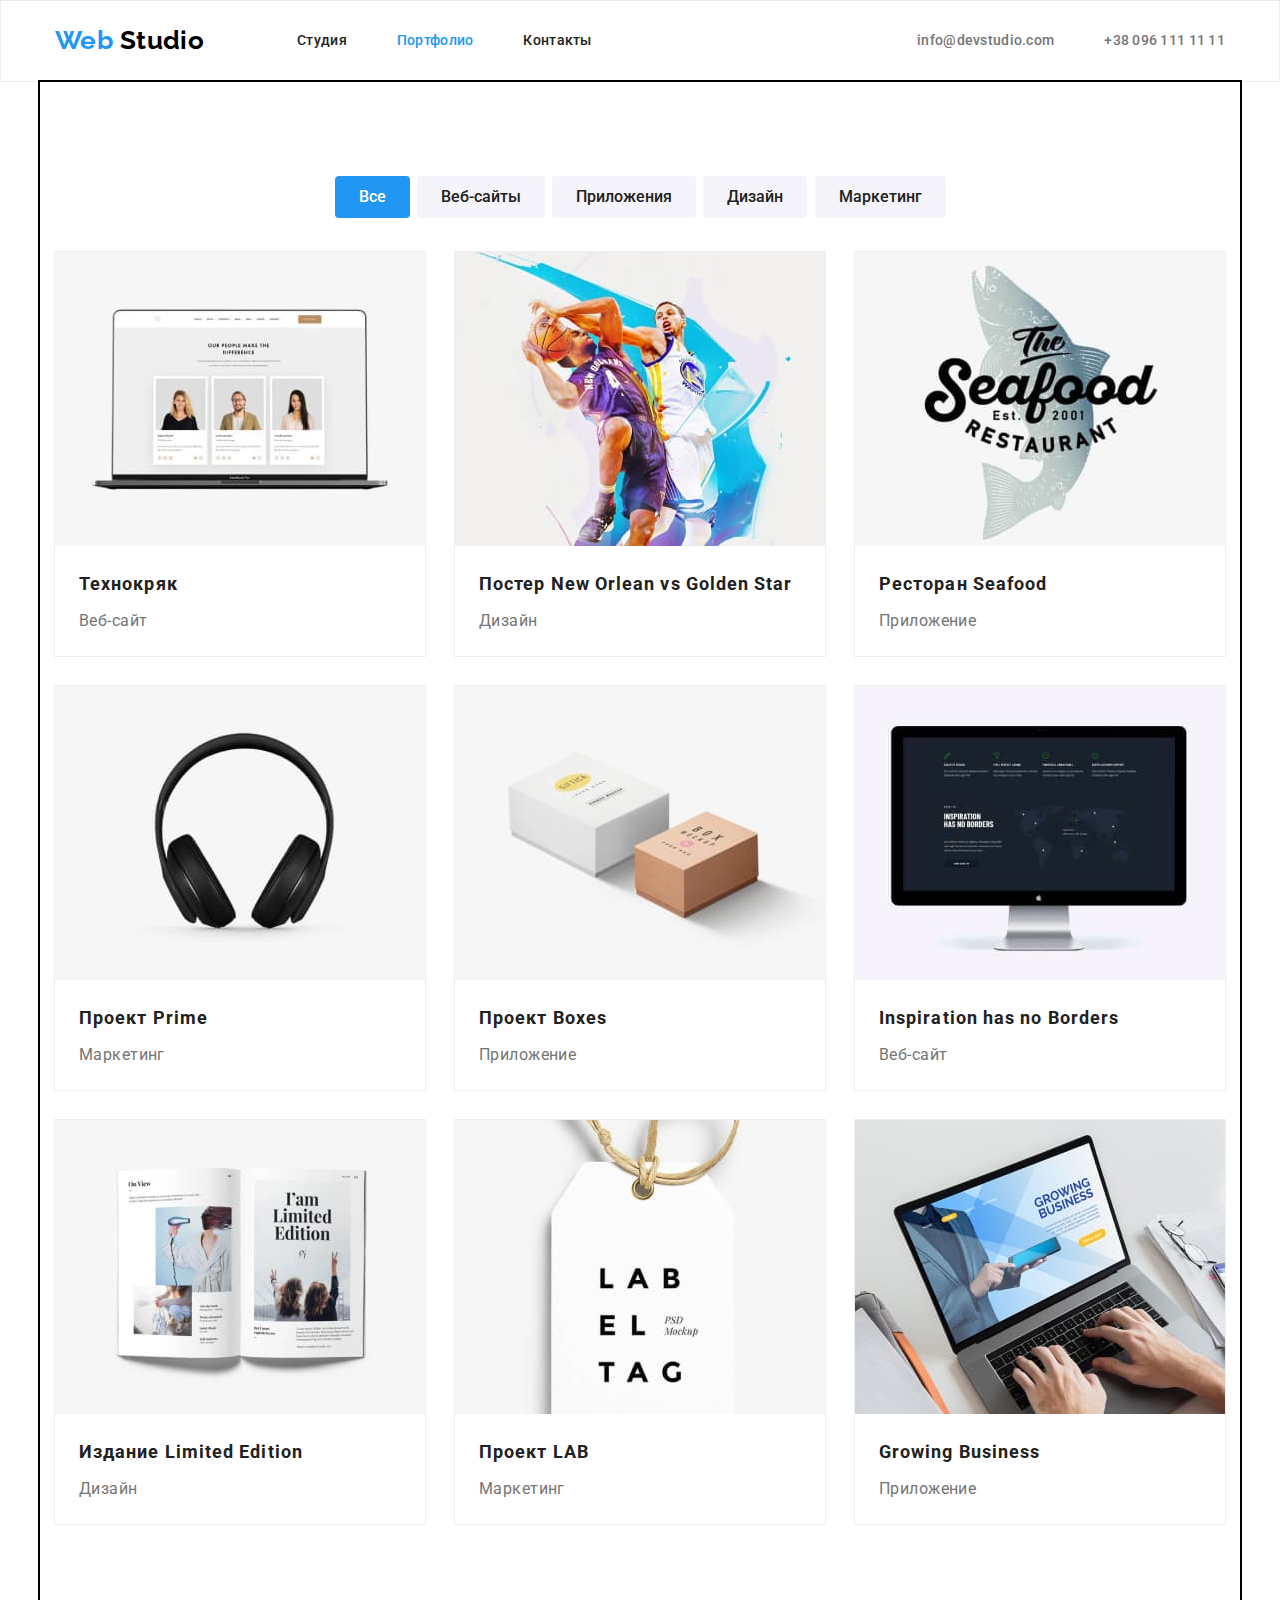
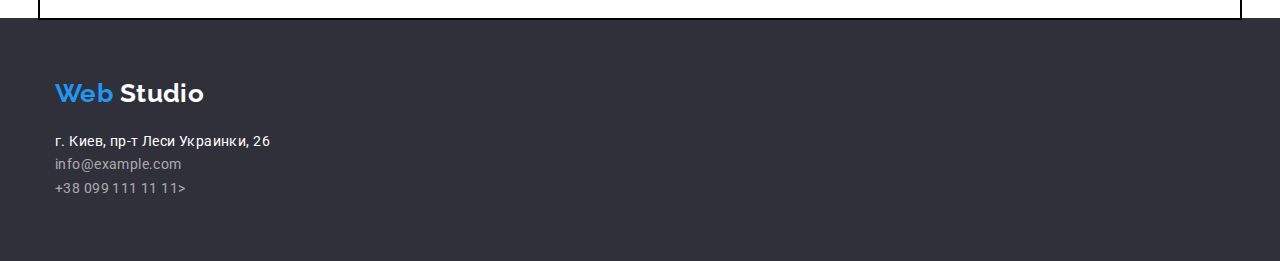
==== portfolio.html @ 8296751c "Внес позиционирование" ====
<!DOCTYPE html>
<html lang="ru">

<head>
    <meta charset="UTF-8">
    <meta http-equiv="X-UA-Compatible" content="IE=edge">
    <meta name="viewport" content="width=device-width, initial-scale=1.0">
    <link rel="preconnect" href="https://fonts.googleapis.com">
    <link rel="preconnect" href="https://fonts.gstatic.com" crossorigin>
    <link
        href="https://fonts.googleapis.com/css2?family=Raleway:wght@700&family=Roboto:wght@400;500;700;900&display=swap"
        rel="stylesheet">
        <link rel="stylesheet" href="https://cdnjs.cloudflare.com/ajax/libs/modern-normalize/1.1.0/modern-normalize.min.css">
    <link rel="stylesheet" href="./css/styles.css">
    <title>Студия</title>
</head>

<body>
<header class="header-page">
    <div class="container main-nav">
        <nav class="nav">
            <a href="./index.html" class="logo"><span class="logo-word">Web</span> Studio</a>
            <ul class="site-nav list">
                <li class="item"><a href="./index.html" class="link">Студия</a></li>
                <li class="item"><a href="./portfolio.html" class="link current">Портфолио</a></li>
                <li class="item"><a href="" class="link">Контакты</a></li>
            </ul>
        </nav>
        <ul class="contact list">
            <li class="item"><a href="mailto:info@devstudio.com" class="link">info@devstudio.com</a></li>
            <li class="item"><a href="tel:+380961111111" class="link">+38 096 111 11 11</a></li>
        </ul>
    </div>
</header>

    <main>
        <section>
         <div class="portfolio container section">
            <!-- Заголовок первого уровня, потом скрыть-->
            <h1 class="visually-hidden">Портфолио</h1>
            <ul class="portfolio-nav list">
                <li class="item"><button type="button" class="button button-secondary active">Все</button></li>
                <li class="item"><button type="button" class="button button-secondary">Веб-сайты</button></li>
                <li class="item"><button type="button" class="button button-secondary">Приложения</button></li>
                <li class="item"><button type="button" class="button button-secondary">Дизайн</button></li>
                <li class="item"><button type="button" class="button button-secondary">Маркетинг</button></li>
            </ul>
            
            <ul class="portfolio-list list">
                <li class="item"><a href="" class="portfolio-item">
                        <img src="./images/portfolio-1.jpg" class="portfolio-img" alt="Технокряк" width="370" height="294">
                        <h2 class="portfolio-title">Технокряк</h2>
                    </a>
                    <p class="portfolio-descrp">Веб-сайт</p>
                </li>
                <li class="item"><a href="" class="portfolio-item">
                        <img src="./images/portfolio-2.jpg" class="portfolio-img alt="Постер New Orlean vs Golden Star" width="370" height="294">
                        <h2 class="portfolio-title">Постер <span lang="en">New Orlean vs Golden Star</span></h2>
                    </a>
                    <p class="portfolio-descrp">Дизайн</p>
                </li>
                <li class="item"><a href="" class="portfolio-item">
                        <img src="./images/portfolio-3.jpg" class="portfolio-img alt="Ресторан Seafood" width="370" height="294">
                        <h2 class="portfolio-title">Ресторан <span lang="en">Seafood</span></h2>
                    </a>
                    <p class="portfolio-descrp">Приложение</p>
                </li>
                <li class="item"><a href="" class="portfolio-item">
                        <img src="./images/portfolio-4.jpg" class="portfolio-img alt="Проект Prime" width="370" height="294">
                        <h2 class="portfolio-title">Проект <span lang="en">Prime</span></h2>
                    </a>
                    <p class="portfolio-descrp">Маркетинг</p>
                </li>
                <li class="item"><a href="" class="portfolio-item">
                        <img src="./images/portfolio-5.jpg" class="portfolio-img alt="Проект Boxes" width="370" height="294">
                        <h2 class="portfolio-title">Проект <span lang="en">Boxes</span></h2>
                    </a>
                    <p class="portfolio-descrp">Приложение</p>
                </li>
                <li class="item"><a href="" class="portfolio-item">
                        <img src="./images/portfolio-6.jpg" class="portfolio-img alt="Inspiration has no Borders" width="370" height="294">
                        <h2 class="portfolio-title" lang="en">Inspiration has no Borders</h2>
                    </a>
                    <p class="portfolio-descrp">Веб-сайт</p>
                </li>
                <li class="item"><a href="" class="portfolio-item">
                        <img src="./images/portfolio-7.jpg" class="portfolio-img alt="Издание Limited Edition" width="370" height="294">
                        <h2 class="portfolio-title">Издание <span lang="en">Limited Edition</span></h2>
                    </a>
                    <p class="portfolio-descrp">Дизайн</p>
                </li>
                <li class="item"><a href="" class="portfolio-item">
                        <img src="./images/portfolio-8.jpg" class="portfolio-img alt="Проект LAB" width="370" height="294">
                        <h2 class="portfolio-title">Проект <span lang="en">LAB</span></h2>
                    </a>
                    <p class="portfolio-descrp">Маркетинг</p>
                </li>
                <li class="item"><a href="" class="portfolio-item">
                        <img src="./images/portfolio-9.jpg" class="portfolio-img alt="Growing Business" width="370" height="294">
                        <h2 class="portfolio-title" lang="en">Growing Business</h2>
                    </a>
                    <p class="portfolio-descrp">Приложение</p>
                </li>
            </ul>
         </div>
        </section>

    </main>

    <footer class="footer">
        <div class="page-footer container">
            <a href="./index.html" class="logo">
                <span class="logo-word">Web</span> Studio
            </a>
            <address class="address-list">
                <ul class="list">
                    <li> <a href="https://goo.gl/maps/piqngm7oDQpEDh6u6" class="address" target="_blank"
                            rel="noopener nofollow noreferrer"> г. Киев, пр-т Леси Украинки, 26</a> </li>
                    <li> <a href="mailto:info@example.com" class="mail">info@example.com</a> </li>
                    <li> <a href="tel:+380991111111" class="tel">+38 099 111 11 11></a></li>
                </ul>
            </address>
        </div>
    
    </footer>
</body>

</html>
---- css/styles.css ----
html{
    box-sizing: border-box;
}

*,
*::after, *::before{
    box-sizing: inherit;
}




:root {
 --title-text-color: #212121;
 --primary-text-color: #757575;
 --accent-color: #2196F3;
 --button-white-color: #FFFFFF;
 --background-section: #2F303A;
 --background-color: #F5F4FA;
}

body {
    color: var(--primary-text-color);
    font-family: 'Roboto', sans-serif;
    letter-spacing: 0.03em;
    font-size: 14px;
    line-height: 1.71;
}   

.list{
    list-style: none;
    padding: 0;
    margin: 0;
}
.container {
    width: 1200px;
    padding-left: 15px;
    padding-right: 15px;
    margin-left: auto;
    margin-right: auto;
}
.section{
    padding-top: 94px;
    padding-bottom: 94px;
}
/*Шапка*/

.header-page{
    border: 1px solid #ECECEC;
}


/*Логотип*/

.logo{
    color: #000000;
    text-decoration: none;
    font-family: 'Raleway', sans-serif;
        font-weight: 700;
        font-size: 26px;
        line-height: 1.2;


}

.nav .logo{
margin-top: 24px;
margin-bottom: 25px;
margin-right: 93px;
}

.logo .logo-word{
    color: #2196F3;
}

.main-nav{
display: flex;
align-items: center;
justify-content: space-between;
}

.nav,
.site-nav{
    display: flex;
    align-items: center;
}


.site-nav .item:not(:last-child){
    margin-right: 50px;
}

.site-nav .link{
    color: var(--title-text-color);
    text-decoration: none;
    font-weight: 500;
    line-height: 1.14;
    letter-spacing: 0.02em;
}

.site-nav .current{
    color: var(--accent-color);
}

.site-nav .link:hover,
.site-nav .link:focus {
    color: var(--accent-color);
}

.contact{
    display: flex;
}
.contact .link{
    color: var(--primary-text-color);
    text-decoration: none;
    font-weight: 500;
    line-height: 1.14;
    letter-spacing: 0.02em;
}

.contact .item:not(:last-child){
    margin-right: 50px;
}
.contact .link:hover,
.contact .link:focus{
color: var(--accent-color);
}

/*Добавила background только чтобы было видно текст*/
.hero{
background-color: var(--background-section);
text-align: center;
}

.hero .hero-title {
    color: var(--button-white-color);
    font-weight: 900;
    font-size: 44px;    
    line-height: 1.36;    
    letter-spacing: 0.06em;
    text-transform: uppercase; 
    
    margin-top: 0;
    margin-bottom: 30px;
}

/*Button*/

.button {
    font-size: 16px;
    text-align: center;     
    cursor: pointer;
    font-family: inherit;
    border-color: transparent;
}

.button-primary {
    color: var(--button-white-color);
    background-color: var(--accent-color);
    
    font-weight: 700;
    line-height: 1.88;
    letter-spacing: 0.06em;

    padding: 10px 32px;
    border-radius: 4px;
    min-width: 200px;

}

.button-secondary {
    display: inline-block;
    color: var(--title-text-color);
    background-color: var(--background-color);

    font-weight: 500;
    line-height: 1.62;

    padding: 6px 22px;
    border-radius: 4px;
}

.button-secondary:not(:last-child){
    margin-right: 8px;
}

.button-primary:hover,
.button-primary:focus{
    color: var(--title-text-color);
    background-color: var(--background-color);
}
.button-secondary:hover,
.button-secondary:focus{
    color: var(--button-white-color);
    background-color: var(--accent-color);
}

.button.active{
    color: var(--button-white-color);
    background-color: var(--accent-color);
}

.visually-hidden {
    position: absolute;
    width: 1px;
    height: 1px;
    margin: -1px;
    border: 0;
    padding: 0;

    white-space: nowrap;
    clip-path: inset(100%);
    clip: rect(0 0 0 0);
    overflow: hidden;
}

.features{
    display: flex;
}

.features .item{
    width: 270px;
}

.features .item:not(:last-child){
    margin-right: 30px;
}

.features .features-title{
    color: var(--title-text-color);
        font-size: 14px;
        line-height: 1.14;
        text-transform: uppercase;
        margin-top: 0px;
        margin-bottom: 10px;
}

.features .feature-text{
        line-height: 1.17;
        margin-bottom: 0;
    
}
.works{
    padding-bottom: 94px;
}

.works .works-images{
    display: flex;
}

.works-images .work{
    display: block;
    max-width: 100%;
    height: auto;
}


.works .works-images .item:not(:last-child){
    margin-right: 30px;
}

.section-title{
    color: var(--title-text-color);
        font-size: 36px;
        line-height: 1.16;
        text-align: center;
        margin-top: 0px;
        margin-bottom: 50px;
}

.team{
    background-color: var(--background-color);
}

.team-list{
    display: flex;
}

.team-list .item{
    box-shadow: 0px 1px 3px rgba(0, 0, 0, 0.12), 0px 1px 1px rgba(0, 0, 0, 0.14), 0px 2px 1px rgba(0, 0, 0, 0.2);
    border-radius: 0px 0px 4px 4px;
    text-align: center;
}

.team-list .item:not(:last-child){
    margin-right: 30px;
}
.team .team-member{
    color: var(--title-text-color);
    font-weight: 500;
    font-size: 16px;
    line-height: 1.19;
    margin-bottom: 10px;
}

.team .team-descrp{
    font-size: 16px;
    line-height: 1.19;
}

.footer {
    background-color: var(--background-section);
}

.footer .page-footer .logo {
    display: block;
    color: var(--button-white-color);
    padding-top: 60px;
    padding-bottom: 20px;
}

.address-list .list{
    padding-bottom: 60px;
}
.address-list .address{
    font-style: normal;
    color: var(--button-white-color);
    text-decoration: none;
    font-size: 14px;
    line-height: 1.71;
}

.address-list .mail:hover,
.address-list .mail:focus,
.address-list .tel:hover,
.address-list .tel:focus{
    color: var(--accent-color);
}

.address-list .mail,
.address-list .tel{
    font-style: normal;
    color: rgba(255, 255, 255, 0.6);
    text-decoration: none;
    font-size: 14px;
    line-height: 1.71;
}



.portfolio-item{
    text-decoration: none;

}

.portfolio-title{
    color: var(--title-text-color);
    font-size: 18px;
    line-height: 2;
    letter-spacing: 0.06em;
    margin-bottom: 4px;
    margin-top: 0;
    padding-top: 20px;
    padding-left: 24px;

}

.portfolio-descrp{
    font-size: 16px;
    line-height: 1.88;
    padding-top: 0;
    padding-bottom: 20px;
    padding-left: 24px;
    margin-top: 0;
    margin-bottom: 0;

}

.portfolio-list{
    display: flex;
    flex-wrap: wrap;
    padding-top: 34px;

    margin: -15px;

  
}

.portfolio-list .item{
    margin: 15px;
    outline: 1px solid #EEEEEE;

}


.item .portfolio-img{
    display: block;
}

.portfolio-nav {
    display: flex;
    justify-content: space-between;
    margin-left: auto;
    margin-right: auto;
    width: 611px;
}

.portfolio{
    outline: 2px solid black;
}
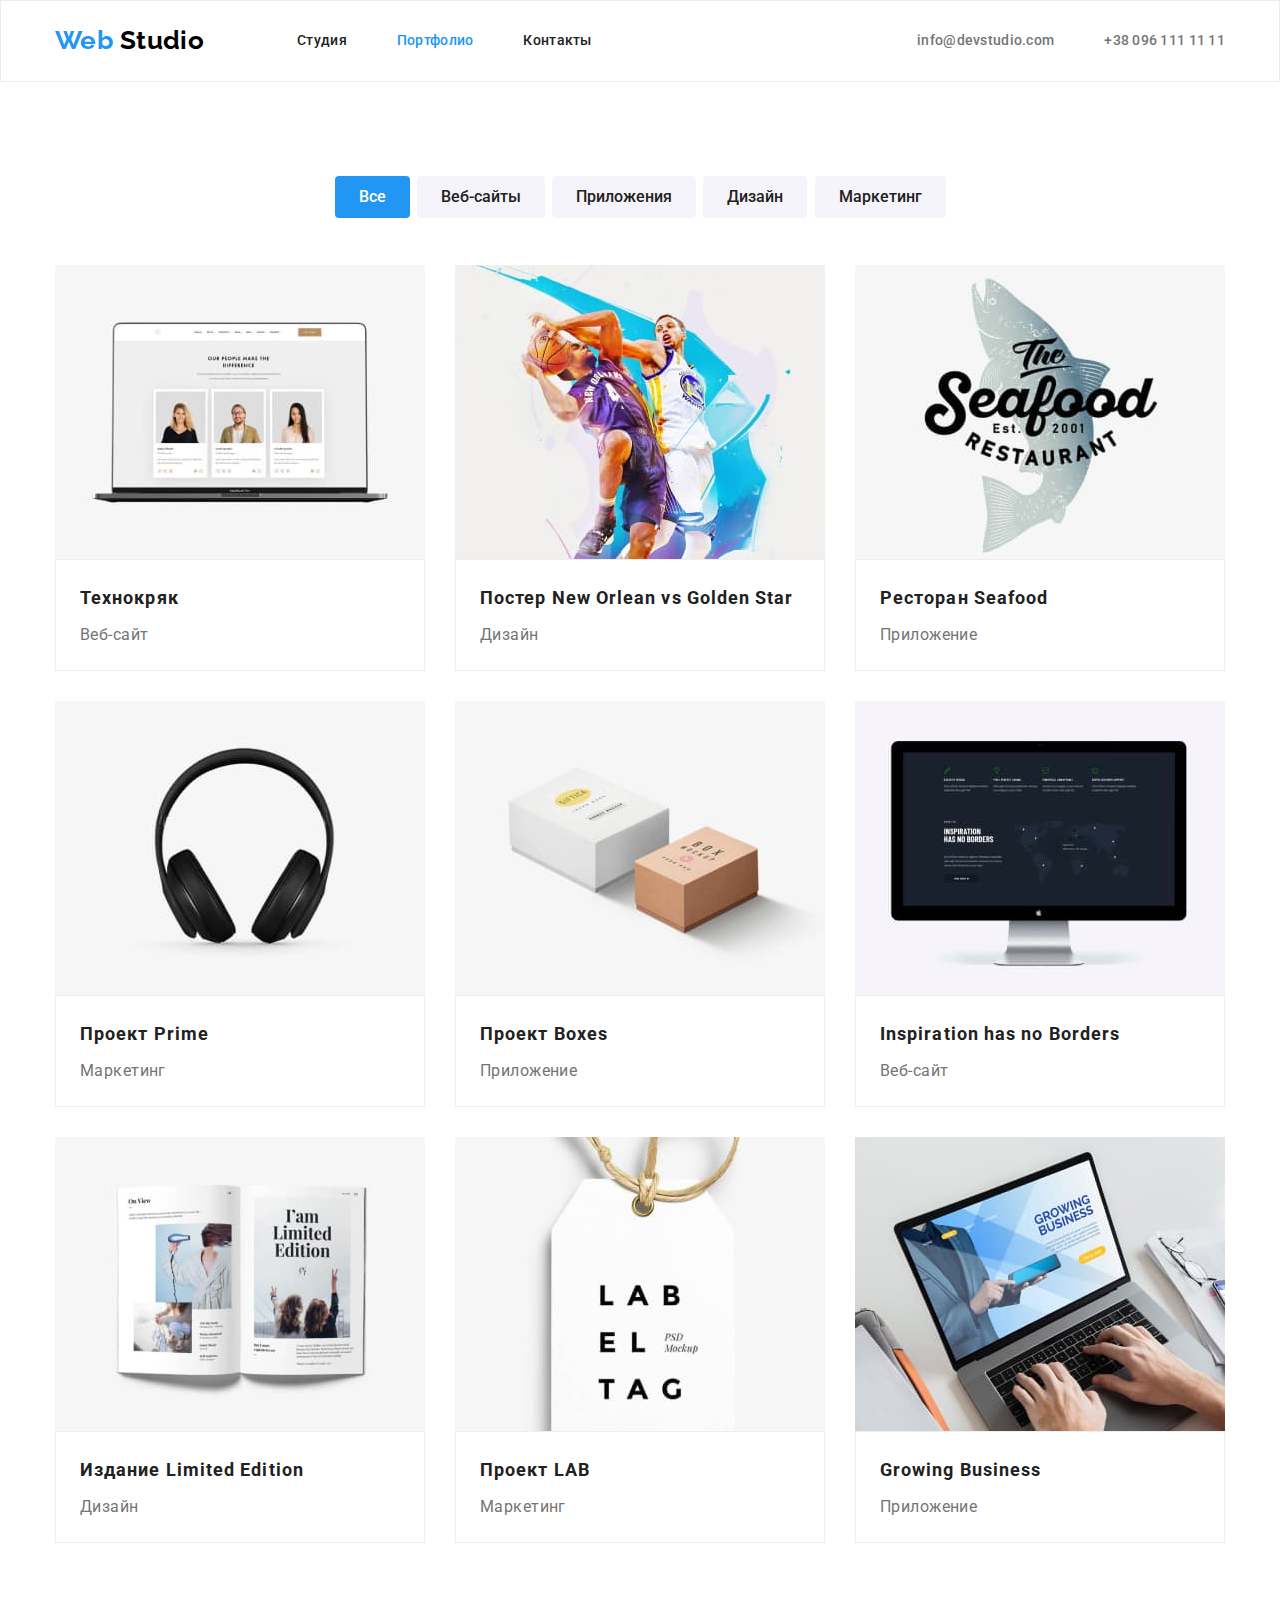
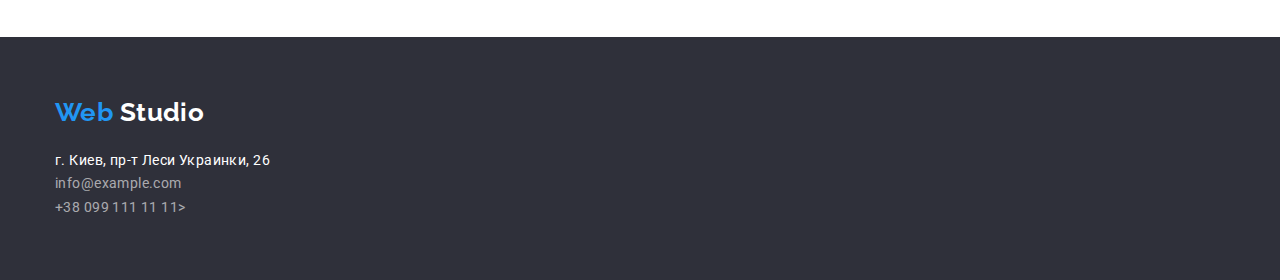
==== commit 0d0a5257: "Внес глобальный сброс стилей" ====
--- a/portfolio.html
+++ b/portfolio.html
@@ -21,7 +21,7 @@
         <nav class="nav">
             <a href="./index.html" class="logo"><span class="logo-word">Web</span> Studio</a>
             <ul class="site-nav list">
-                <li class="item"><a href="./index.html" class="link">Студия</a></li>
+                <li class="item"><a href="./index.html" class="link ">Студия</a></li>
                 <li class="item"><a href="./portfolio.html" class="link current">Портфолио</a></li>
                 <li class="item"><a href="" class="link">Контакты</a></li>
             </ul>
@@ -47,59 +47,84 @@
             </ul>
             
             <ul class="portfolio-list list">
-                <li class="item"><a href="" class="portfolio-item">
+                <li class="item">
+                    <a href="" class="portfolio-item">
                         <img src="./images/portfolio-1.jpg" class="portfolio-img" alt="Технокряк" width="370" height="294">
+                        </a>
+                       <div class="img-descr">
                         <h2 class="portfolio-title">Технокряк</h2>
-                    </a>
-                    <p class="portfolio-descrp">Веб-сайт</p>
+                        <p class="portfolio-descrp">Веб-сайт</p>
+                       </div>
+                    
                 </li>
-                <li class="item"><a href="" class="portfolio-item">
+
+                <li class="item">
+                    <a href="" class="portfolio-item">
                         <img src="./images/portfolio-2.jpg" class="portfolio-img alt="Постер New Orlean vs Golden Star" width="370" height="294">
+                        </a>
+                        <div class="img-descr">
                         <h2 class="portfolio-title">Постер <span lang="en">New Orlean vs Golden Star</span></h2>
-                    </a>
-                    <p class="portfolio-descrp">Дизайн</p>
+                        <p class="portfolio-descrp">Дизайн</p>
+                        </div>
+                        </li>
+                    
+                <li class="item">
+                    <a href="" class="portfolio-item">
+                        <img src="./images/portfolio-3.jpg" class="portfolio-img alt="Ресторан Seafood" width="370" height="294">
+                        </a>
+                        <div class="img-descr">
+                            <h2 class="portfolio-title">Ресторан <span lang="en">Seafood</span></h2>
+                            <p class="portfolio-descrp">Приложение</p>
+                        </div>
                 </li>
-                <li class="item"><a href="" class="portfolio-item">
-                        <img src="./images/portfolio-3.jpg" class="portfolio-img alt="Ресторан Seafood" width="370" height="294">
-                        <h2 class="portfolio-title">Ресторан <span lang="en">Seafood</span></h2>
-                    </a>
-                    <p class="portfolio-descrp">Приложение</p>
+                <li class="item">
+                    <a href="" class="portfolio-item">
+                        <img src="./images/portfolio-4.jpg" class="portfolio-img alt="Проект Prime" width="370" height="294"></a>
+                        <div class="img-descr">
+                            <h2 class="portfolio-title">Проект <span lang="en">Prime</span></h2>
+                            <p class="portfolio-descrp">Маркетинг</p>
+                        </div>      
                 </li>
-                <li class="item"><a href="" class="portfolio-item">
-                        <img src="./images/portfolio-4.jpg" class="portfolio-img alt="Проект Prime" width="370" height="294">
-                        <h2 class="portfolio-title">Проект <span lang="en">Prime</span></h2>
-                    </a>
-                    <p class="portfolio-descrp">Маркетинг</p>
+                <li class="item">
+                    <a href="" class="portfolio-item">
+                        <img src="./images/portfolio-5.jpg" class="portfolio-img alt="Проект Boxes" width="370" height="294">
+                        </a>
+                        <div class="img-descr">
+                            <h2 class="portfolio-title">Проект <span lang="en">Boxes</span></h2>
+                            <p class="portfolio-descrp">Приложение</p>
+                        </div>
                 </li>
-                <li class="item"><a href="" class="portfolio-item">
-                        <img src="./images/portfolio-5.jpg" class="portfolio-img alt="Проект Boxes" width="370" height="294">
-                        <h2 class="portfolio-title">Проект <span lang="en">Boxes</span></h2>
-                    </a>
-                    <p class="portfolio-descrp">Приложение</p>
+                <li class="item">
+                    <a href="" class="portfolio-item">
+                        <img src="./images/portfolio-6.jpg" class="portfolio-img alt="Inspiration has no Borders" width="370" height="294"></a>
+                      <div class="img-descr">
+                        <h2 class="portfolio-title" lang="en">Inspiration has no Borders</h2>
+                        <p class="portfolio-descrp">Веб-сайт</p>
+                      </div>
                 </li>
-                <li class="item"><a href="" class="portfolio-item">
-                        <img src="./images/portfolio-6.jpg" class="portfolio-img alt="Inspiration has no Borders" width="370" height="294">
-                        <h2 class="portfolio-title" lang="en">Inspiration has no Borders</h2>
-                    </a>
-                    <p class="portfolio-descrp">Веб-сайт</p>
+                <li class="item">
+                    <a href="" class="portfolio-item">
+                        <img src="./images/portfolio-7.jpg" class="portfolio-img alt="Издание Limited Edition" width="370" height="294"></a>
+                        <div class="img-descr">
+                            <h2 class="portfolio-title">Издание <span lang="en">Limited Edition</span></h2>
+                            <p class="portfolio-descrp">Дизайн</p>
+                        </div>
                 </li>
-                <li class="item"><a href="" class="portfolio-item">
-                        <img src="./images/portfolio-7.jpg" class="portfolio-img alt="Издание Limited Edition" width="370" height="294">
-                        <h2 class="portfolio-title">Издание <span lang="en">Limited Edition</span></h2>
-                    </a>
-                    <p class="portfolio-descrp">Дизайн</p>
+                <li class="item">
+                    <a href="" class="portfolio-item">
+                        <img src="./images/portfolio-8.jpg" class="portfolio-img alt="Проект LAB" width="370" height="294"></a>
+                        <div class="img-descr">
+                            <h2 class="portfolio-title">Проект <span lang="en">LAB</span></h2>
+                            <p class="portfolio-descrp">Маркетинг</p>
+                        </div>
                 </li>
-                <li class="item"><a href="" class="portfolio-item">
-                        <img src="./images/portfolio-8.jpg" class="portfolio-img alt="Проект LAB" width="370" height="294">
-                        <h2 class="portfolio-title">Проект <span lang="en">LAB</span></h2>
-                    </a>
-                    <p class="portfolio-descrp">Маркетинг</p>
-                </li>
-                <li class="item"><a href="" class="portfolio-item">
-                        <img src="./images/portfolio-9.jpg" class="portfolio-img alt="Growing Business" width="370" height="294">
-                        <h2 class="portfolio-title" lang="en">Growing Business</h2>
-                    </a>
-                    <p class="portfolio-descrp">Приложение</p>
+                <li class="item">
+                    <a href="" class="portfolio-item">
+                        <img src="./images/portfolio-9.jpg" class="portfolio-img alt="Growing Business" width="370" height="294"></a>
+                       <div class="img-descr">
+                        <h2 class="portfolio-title" lang="en">Growing Business</h2>   
+                        <p class="portfolio-descrp">Приложение</p>
+                       </div>
                 </li>
             </ul>
          </div>
--- a/css/styles.css
+++ b/css/styles.css
@@ -8,7 +8,24 @@
     box-sizing: inherit;
 }
 
-
+h1,
+h2,
+h3,
+h4,
+h5,
+h6,
+p {
+    margin-top: 0;
+}
+
+a {
+    text-decoration: none;
+    color: inherit;
+}
+
+address {
+    font-style: normal;
+}
 
 
 :root {
@@ -30,7 +47,7 @@
 
 .list{
     list-style: none;
-    padding: 0;
+    padding-left: 0;
     margin: 0;
 }
 .container {
@@ -131,9 +148,17 @@
 .hero{
 background-color: var(--background-section);
 text-align: center;
+padding-top: 200px;
+padding-bottom: 200px;
 }
 
 .hero .hero-title {
+    display: block;
+    width: 696px;
+    text-align: center;
+    margin-right: auto;
+    margin-left: auto;
+
     color: var(--button-white-color);
     font-weight: 900;
     font-size: 44px;    
@@ -238,11 +263,16 @@
 
 .features .feature-text{
         line-height: 1.17;
-        margin-bottom: 0;
+margin-bottom: 0;
+margin-top: 0;
+padding-top: 13.5px;
+padding-bottom: 13.5px;
+
     
 }
 .works{
-    padding-bottom: 94px;
+padding-top: 0;
+padding-bottom: 0;
 }
 
 .works .works-images{
@@ -292,11 +322,20 @@
     font-size: 16px;
     line-height: 1.19;
     margin-bottom: 10px;
+    margin-top: 30px;
 }
 
 .team .team-descrp{
     font-size: 16px;
     line-height: 1.19;
+    margin-bottom: 30px;
+    margin-top: 0;
+}
+
+.team-list .item .team-img{
+    display: block;
+    max-width: 100%;
+    height: auto;
 }
 
 .footer {
@@ -364,7 +403,6 @@
     padding-left: 24px;
     margin-top: 0;
     margin-bottom: 0;
-
 }
 
 .portfolio-list{
@@ -373,19 +411,22 @@
     padding-top: 34px;
 
     margin: -15px;
-
-  
+}
+
+.img-descr{
+    border: 1px solid #EEEEEE;
 }
 
 .portfolio-list .item{
     margin: 15px;
-    outline: 1px solid #EEEEEE;
 
 }
 
 
 .item .portfolio-img{
     display: block;
+    max-width: 100%;
+    height: auto;
 }
 
 .portfolio-nav {
@@ -394,8 +435,6 @@
     margin-left: auto;
     margin-right: auto;
     width: 611px;
-}
-
-.portfolio{
-    outline: 2px solid black;
-}+    padding-bottom: 13px;
+}
+
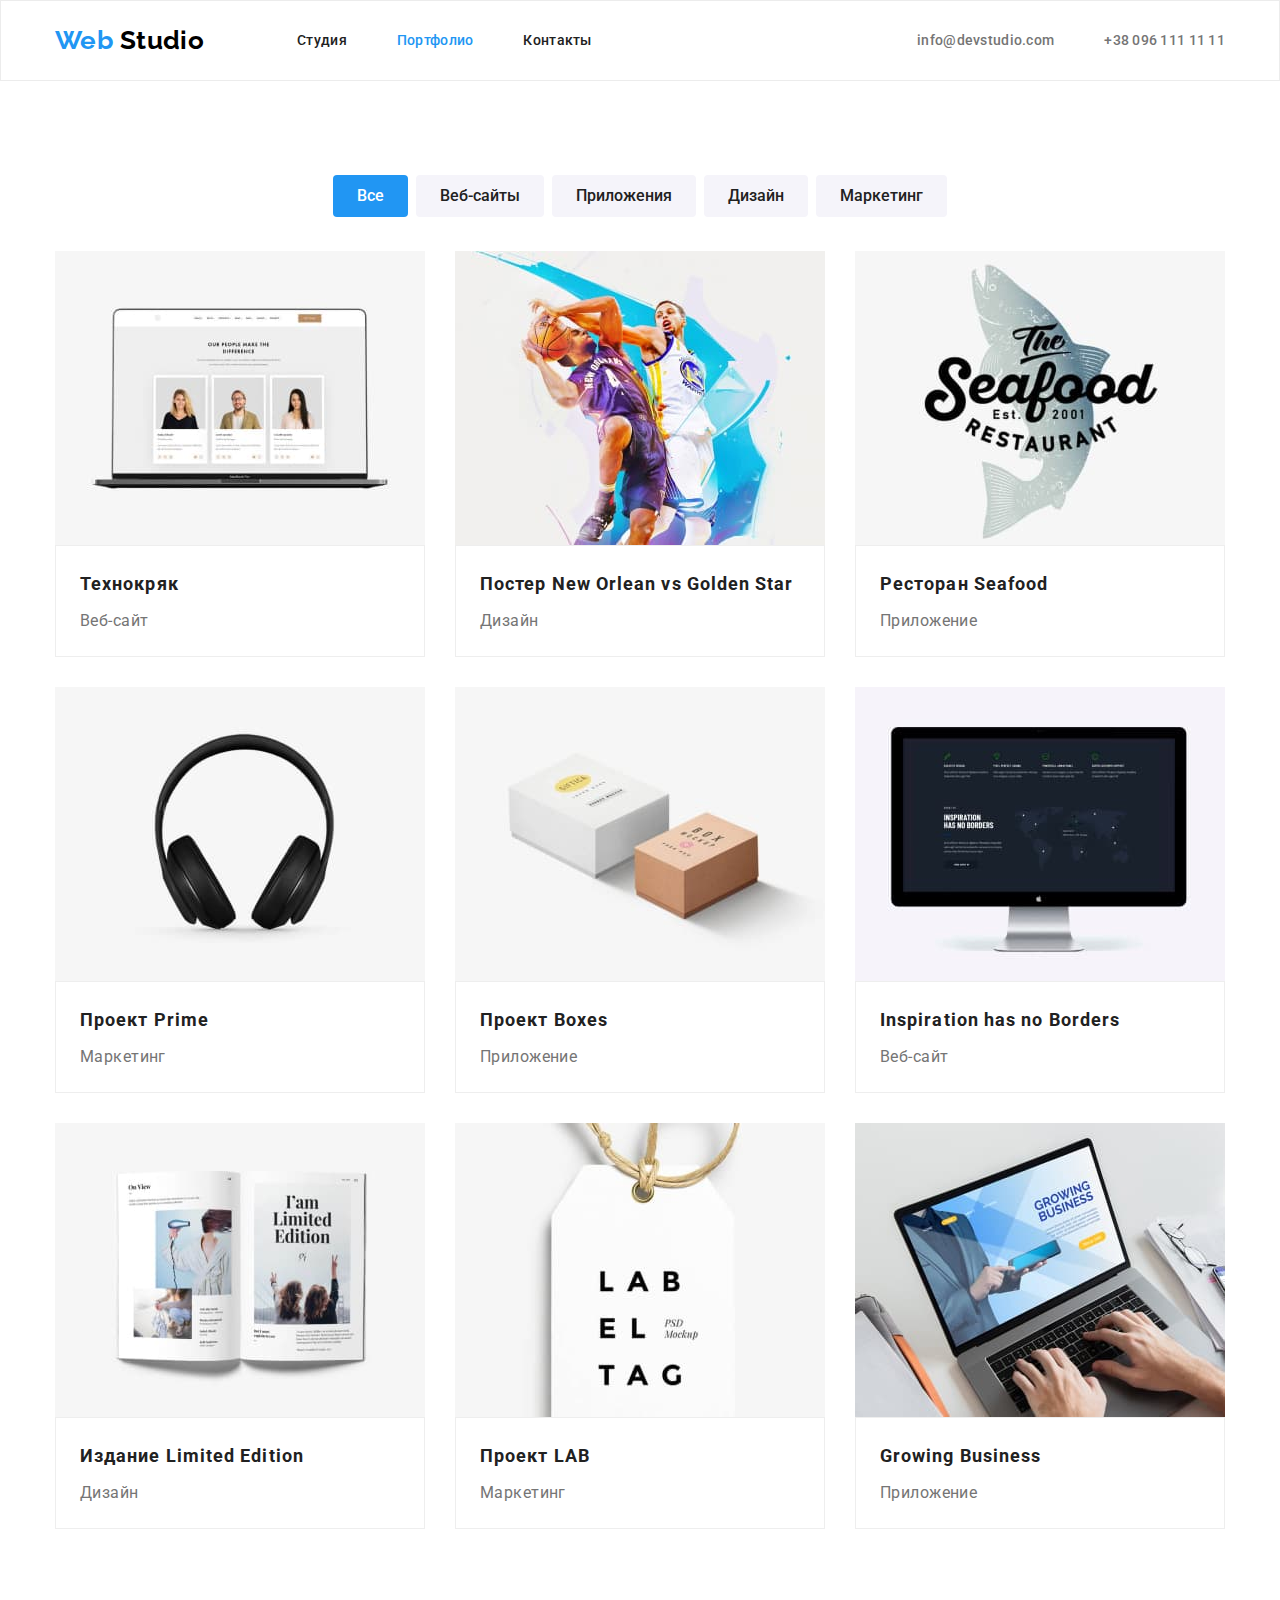
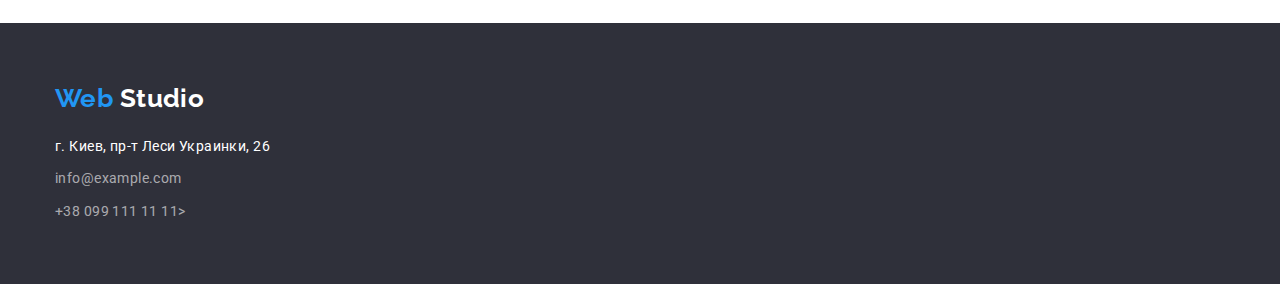
==== commit 1daac2ef: "Внес правки от ментора" ====
--- a/portfolio.html
+++ b/portfolio.html
@@ -34,8 +34,8 @@
 </header>
 
     <main>
-        <section>
-         <div class="portfolio container section">
+        <section class="portfolio section" >
+         <div class="container">
             <!-- Заголовок первого уровня, потом скрыть-->
             <h1 class="visually-hidden">Портфолио</h1>
             <ul class="portfolio-nav list">
@@ -139,10 +139,10 @@
             </a>
             <address class="address-list">
                 <ul class="list">
-                    <li> <a href="https://goo.gl/maps/piqngm7oDQpEDh6u6" class="address" target="_blank"
+                    <li class="item"> <a href="https://goo.gl/maps/piqngm7oDQpEDh6u6" class="address" target="_blank"
                             rel="noopener nofollow noreferrer"> г. Киев, пр-т Леси Украинки, 26</a> </li>
-                    <li> <a href="mailto:info@example.com" class="mail">info@example.com</a> </li>
-                    <li> <a href="tel:+380991111111" class="tel">+38 099 111 11 11></a></li>
+                    <li class="item"> <a href="mailto:info@example.com" class="mail">info@example.com</a> </li>
+                    <li class="item"> <a href="tel:+380991111111" class="tel">+38 099 111 11 11></a></li>
                 </ul>
             </address>
         </div>
--- a/css/styles.css
+++ b/css/styles.css
@@ -65,6 +65,9 @@
 
 .header-page{
     border: 1px solid #ECECEC;
+    padding-top: 24px;
+    padding-bottom: 24px;
+
 }
 
 
@@ -82,8 +85,6 @@
 }
 
 .nav .logo{
-margin-top: 24px;
-margin-bottom: 25px;
 margin-right: 93px;
 }
 
@@ -272,7 +273,6 @@
 }
 .works{
 padding-top: 0;
-padding-bottom: 0;
 }
 
 .works .works-images{
@@ -311,25 +311,30 @@
     box-shadow: 0px 1px 3px rgba(0, 0, 0, 0.12), 0px 1px 1px rgba(0, 0, 0, 0.14), 0px 2px 1px rgba(0, 0, 0, 0.2);
     border-radius: 0px 0px 4px 4px;
     text-align: center;
+    background-color: var(--button-white-color);
 }
 
 .team-list .item:not(:last-child){
     margin-right: 30px;
+}
+
+.team-list .item .img-descr{
+padding-top: 30px;
+padding-bottom: 30px;
 }
 .team .team-member{
     color: var(--title-text-color);
     font-weight: 500;
     font-size: 16px;
     line-height: 1.19;
+    margin-bottom: 0;
     margin-bottom: 10px;
-    margin-top: 30px;
 }
 
 .team .team-descrp{
     font-size: 16px;
     line-height: 1.19;
-    margin-bottom: 30px;
-    margin-top: 0;
+    margin-bottom: 0;
 }
 
 .team-list .item .team-img{
@@ -340,18 +345,20 @@
 
 .footer {
     background-color: var(--background-section);
+    padding-top: 60px;
+    padding-bottom: 60px;
 }
 
 .footer .page-footer .logo {
     display: block;
     color: var(--button-white-color);
-    padding-top: 60px;
-    padding-bottom: 20px;
-}
-
-.address-list .list{
-    padding-bottom: 60px;
-}
+    margin-bottom: 20px;
+}
+
+.address-list .list .item:not(:last-child){
+    margin-bottom: 9px;
+}
+
 .address-list .address{
     font-style: normal;
     color: var(--button-white-color);
@@ -390,17 +397,12 @@
     letter-spacing: 0.06em;
     margin-bottom: 4px;
     margin-top: 0;
-    padding-top: 20px;
-    padding-left: 24px;
-
 }
 
 .portfolio-descrp{
     font-size: 16px;
     line-height: 1.88;
     padding-top: 0;
-    padding-bottom: 20px;
-    padding-left: 24px;
     margin-top: 0;
     margin-bottom: 0;
 }
@@ -408,20 +410,23 @@
 .portfolio-list{
     display: flex;
     flex-wrap: wrap;
-    padding-top: 34px;
 
     margin: -15px;
 }
 
-.img-descr{
-    border: 1px solid #EEEEEE;
-}
 
 .portfolio-list .item{
     margin: 15px;
 
 }
 
+.portfolio-list .item .img-descr {
+    border: 1px solid #EEEEEE;
+    padding-top: 20px;
+    padding-bottom: 20px;
+    padding-right: 24px;
+    padding-left: 24px;
+}
 
 .item .portfolio-img{
     display: block;
@@ -431,10 +436,11 @@
 
 .portfolio-nav {
     display: flex;
-    justify-content: space-between;
-    margin-left: auto;
-    margin-right: auto;
-    width: 611px;
-    padding-bottom: 13px;
-}
-
+    justify-content: center;
+    margin-bottom: 34px;
+}
+
+.portfolio-nav .item:not(:last-child){
+margin-right: 8px;
+}
+
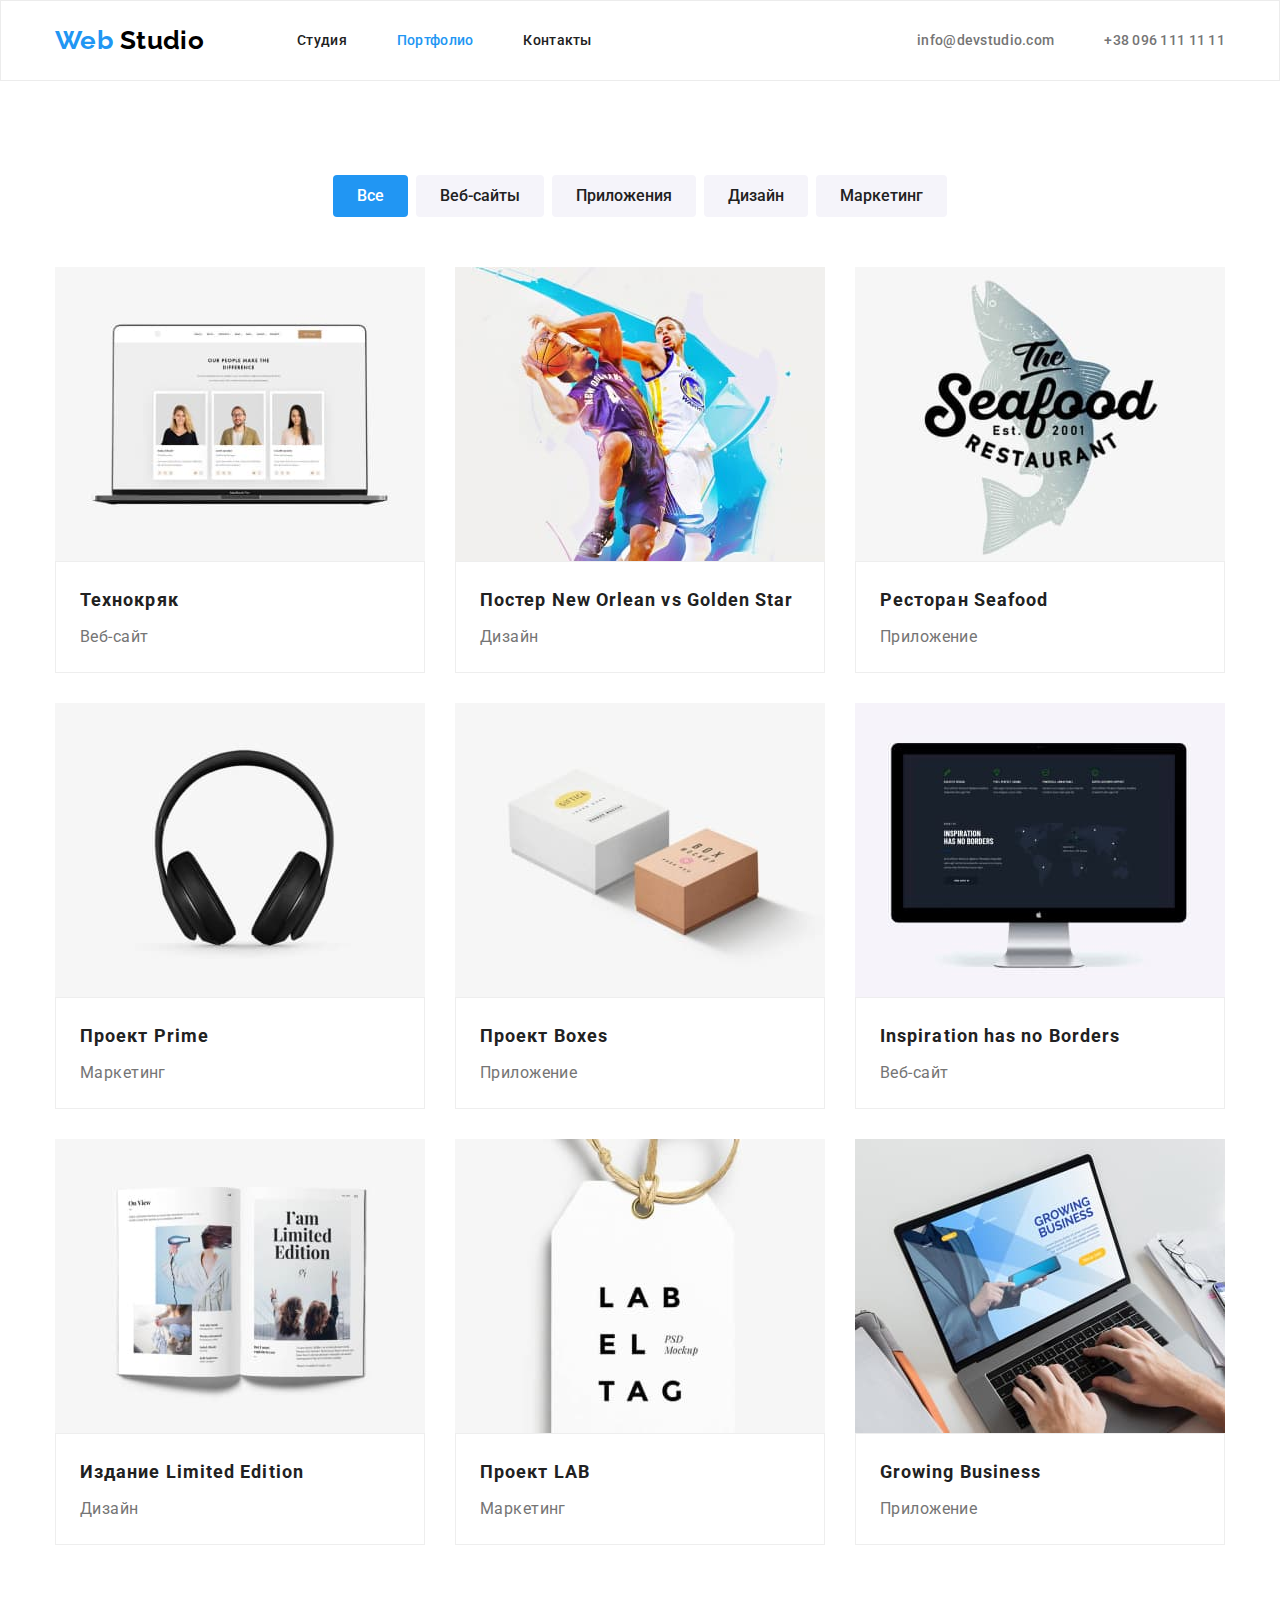
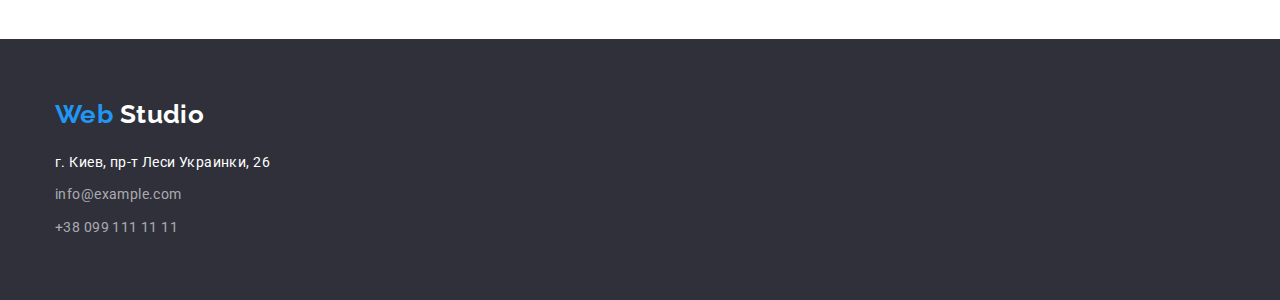
==== commit 70dd3087: "Внес правки ментора 2" ====
--- a/portfolio.html
+++ b/portfolio.html
@@ -142,7 +142,7 @@
                     <li class="item"> <a href="https://goo.gl/maps/piqngm7oDQpEDh6u6" class="address" target="_blank"
                             rel="noopener nofollow noreferrer"> г. Киев, пр-т Леси Украинки, 26</a> </li>
                     <li class="item"> <a href="mailto:info@example.com" class="mail">info@example.com</a> </li>
-                    <li class="item"> <a href="tel:+380991111111" class="tel">+38 099 111 11 11></a></li>
+                    <li class="item"> <a href="tel:+380991111111" class="tel">+38 099 111 11 11</a></li>
                 </ul>
             </address>
         </div>
--- a/css/styles.css
+++ b/css/styles.css
@@ -437,7 +437,7 @@
 .portfolio-nav {
     display: flex;
     justify-content: center;
-    margin-bottom: 34px;
+    margin-bottom: 50px;
 }
 
 .portfolio-nav .item:not(:last-child){
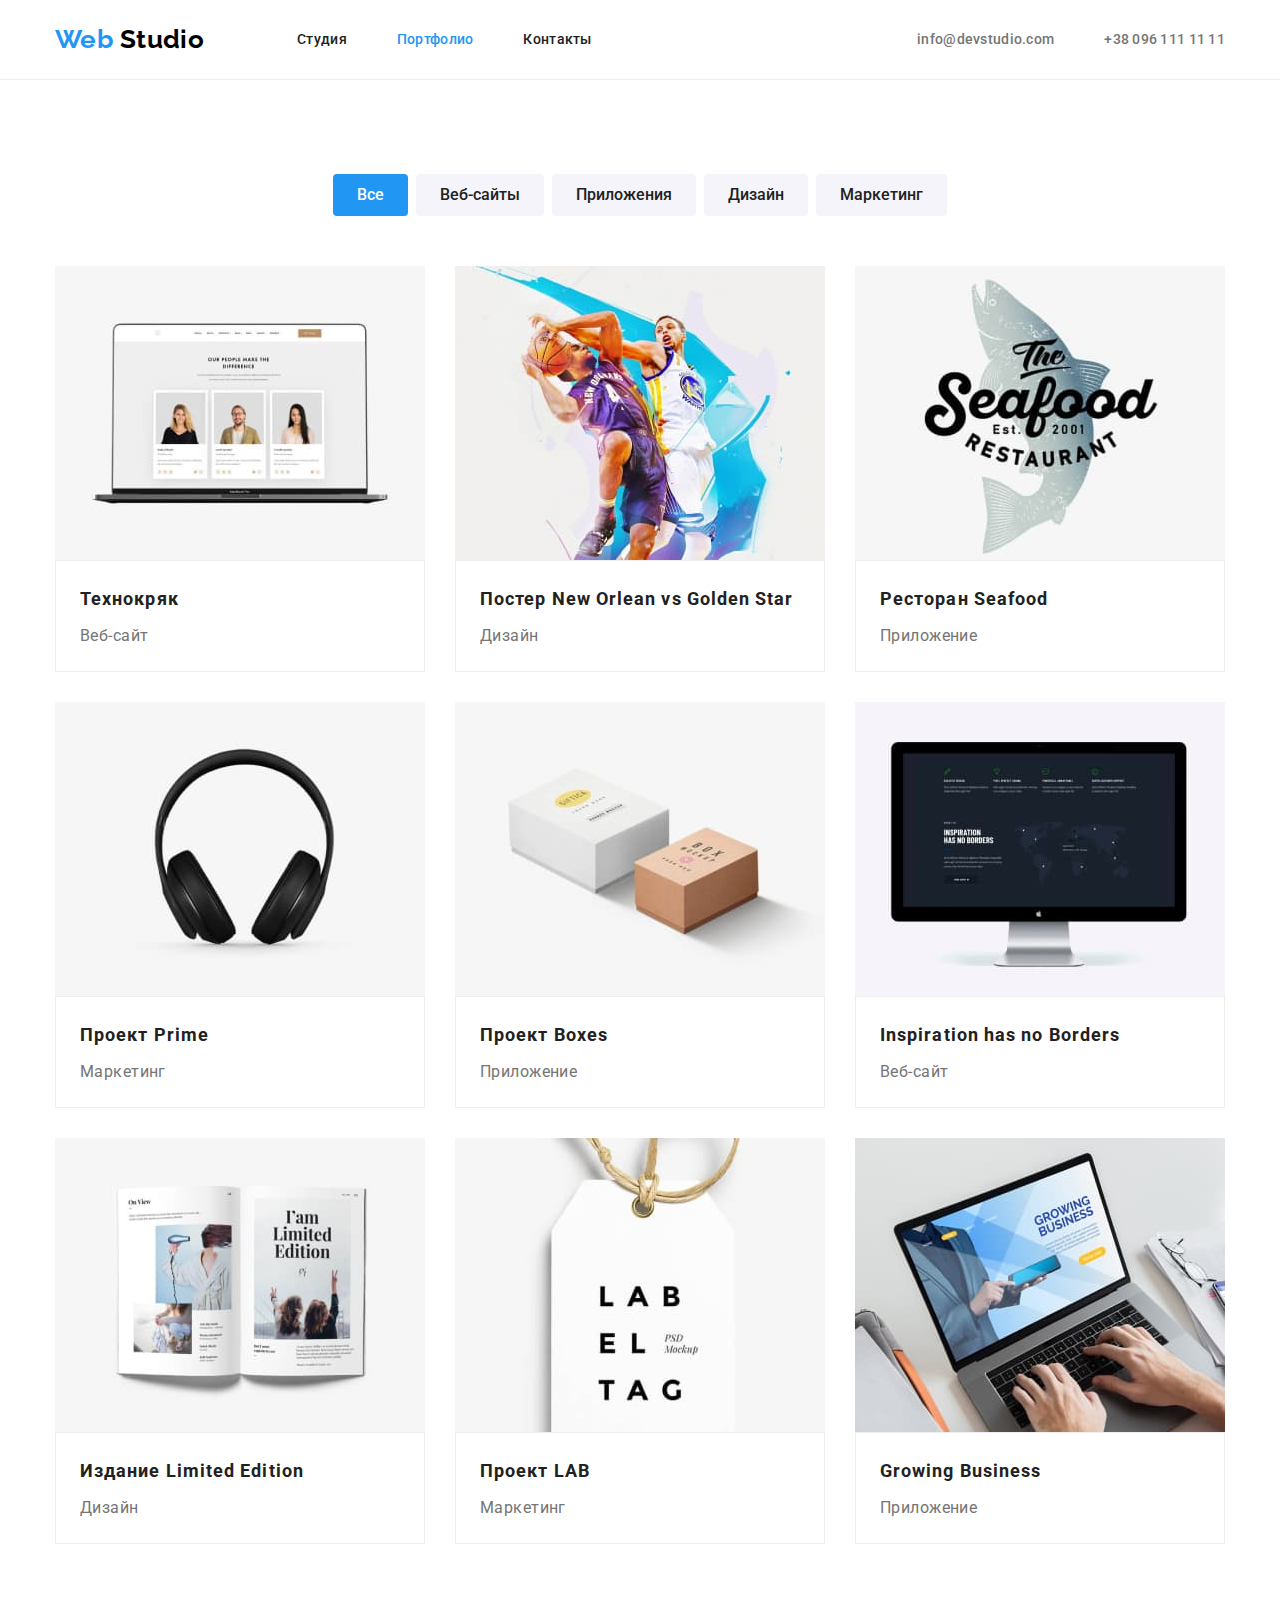
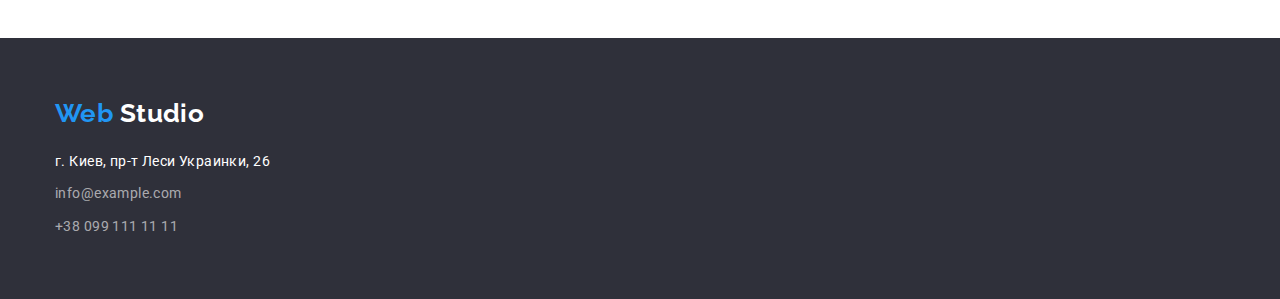
==== commit 7c8e84b2: "Изменил бордер" ====
--- a/portfolio.html
+++ b/portfolio.html
@@ -34,7 +34,7 @@
 </header>
 
     <main>
-        <section class="portfolio section" >
+        <section class="portfolio section">
          <div class="container">
             <!-- Заголовок первого уровня, потом скрыть-->
             <h1 class="visually-hidden">Портфолио</h1>
--- a/css/styles.css
+++ b/css/styles.css
@@ -64,7 +64,7 @@
 /*Шапка*/
 
 .header-page{
-    border: 1px solid #ECECEC;
+    border-bottom: 1px solid #ECECEC;
     padding-top: 24px;
     padding-bottom: 24px;
 
@@ -179,6 +179,7 @@
     cursor: pointer;
     font-family: inherit;
     border-color: transparent;
+    border-radius: 4px;
 }
 
 .button-primary {
@@ -190,9 +191,7 @@
     letter-spacing: 0.06em;
 
     padding: 10px 32px;
-    border-radius: 4px;
     min-width: 200px;
-
 }
 
 .button-secondary {
@@ -203,8 +202,7 @@
     font-weight: 500;
     line-height: 1.62;
 
-    padding: 6px 22px;
-    border-radius: 4px;
+    padding: 6px 22px;   
 }
 
 .button-secondary:not(:last-child){
